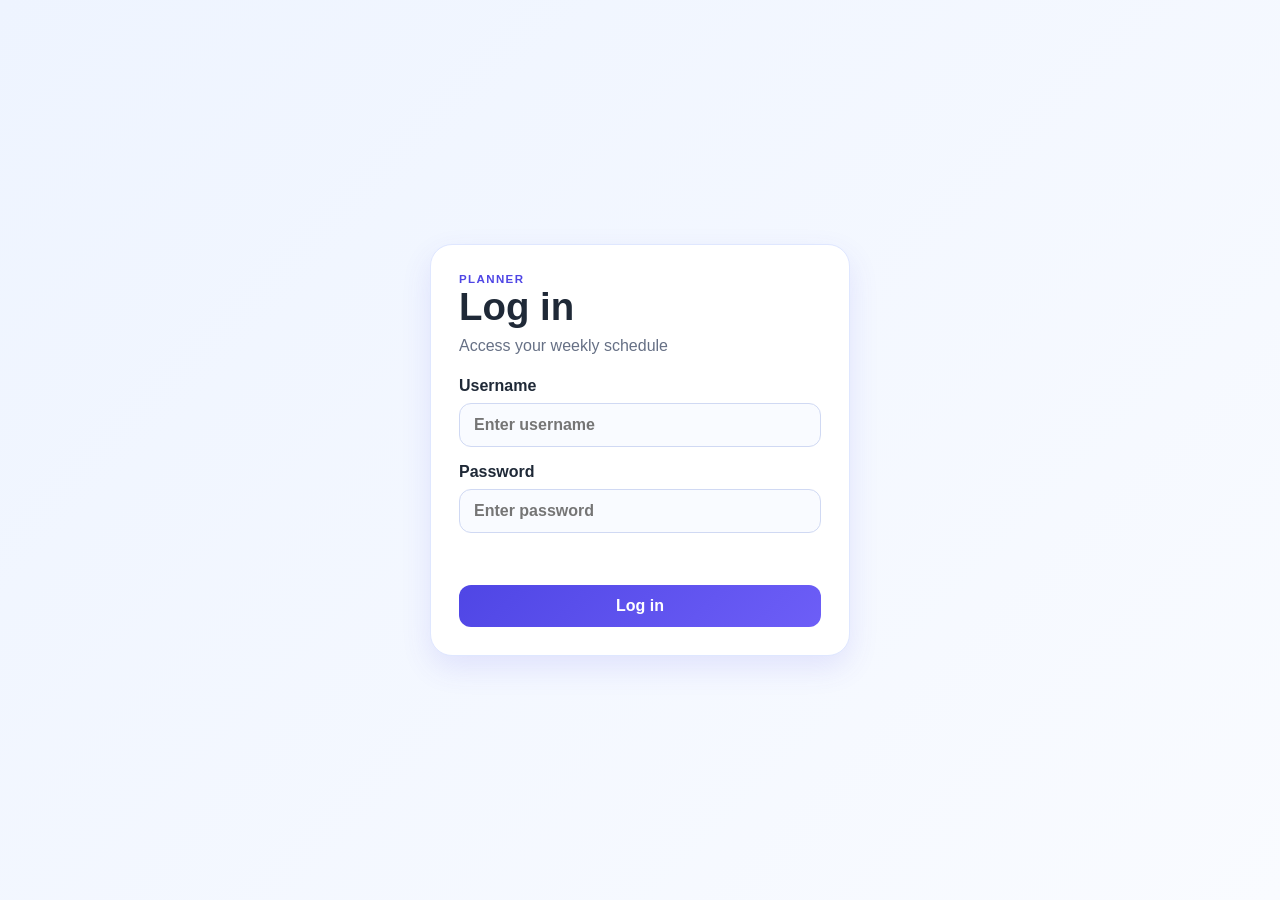
==== login.html @ 41dd6609 "Initial commit - added website files" ====
<!DOCTYPE html>
<html lang="en">
  <head>
    <meta charset="UTF-8" />
    <meta name="viewport" content="width=device-width, initial-scale=1.0" />
    <title>Login - Weekly Schedule Planner</title>
    <link rel="stylesheet" href="style.css" />
    <style>
      body {
        display: flex;
        align-items: center;
        justify-content: center;
        min-height: 100vh;
        padding: 20px;
      }

      .login-shell {
        width: min(420px, 100%);
        background: white;
        border: 1px solid #dfe7ff;
        border-radius: 22px;
        box-shadow: 0 12px 30px rgba(79, 70, 229, 0.12);
        padding: 28px;
      }

      .login-shell h1 {
        margin-bottom: 8px;
      }

      .login-subtitle {
        margin-bottom: 22px;
        color: #667085;
      }

      .login-form {
        display: flex;
        flex-direction: column;
        gap: 16px;
      }

      .login-form label {
        display: flex;
        flex-direction: column;
        gap: 8px;
        font-weight: 700;
      }

      .login-form input {
        width: 100%;
        border: 1px solid #d0d9f3;
        background: #f9fbff;
        border-radius: 12px;
        padding: 12px 14px;
        font-size: 1rem;
      }

      .login-form button {
        background: linear-gradient(135deg, #4f46e5 0%, #6d5ef7 100%);
        color: white;
        border: none;
        border-radius: 12px;
        padding: 12px 18px;
        font-weight: 700;
        cursor: pointer;
      }

      .login-error {
        min-height: 20px;
        color: #d92d20;
        font-size: 0.9rem;
        font-weight: 600;
      }

      @media (max-width: 480px) {
        .login-shell {
          padding: 22px 18px;
        }
      }
    </style>
  </head>
  <body>
    <div class="login-shell">
      <p class="eyebrow">Planner</p>
      <h1>Log in</h1>
      <p class="login-subtitle">Access your weekly schedule</p>

      <form class="login-form" id="loginForm">
        <label>
          Username
          <input id="username" type="text" placeholder="Enter username" required />
        </label>

        <label>
          Password
          <input id="password" type="password" placeholder="Enter password" required />
        </label>

        <div id="loginError" class="login-error" aria-live="polite"></div>
        <button type="submit">Log in</button>
      </form>
    </div>

    <script>
      const validUsername = "Jack Morganstein";
      const validPassword = "Charlie";

      const loginForm = document.getElementById("loginForm");
      const usernameInput = document.getElementById("username");
      const passwordInput = document.getElementById("password");
      const loginError = document.getElementById("loginError");

      loginForm.addEventListener("submit", function (event) {
        event.preventDefault();

        const username = usernameInput.value.trim();
        const password = passwordInput.value.trim();

        if (username === validUsername && password === validPassword) {
          localStorage.setItem("weeklyScheduleLoggedIn", "true");
          window.location.href = "index.html";
          return;
        }

        loginError.textContent = "Incorrect username or password.";
        usernameInput.value = "";
        passwordInput.value = "";
      });

      if (localStorage.getItem("weeklyScheduleLoggedIn") === "true") {
        window.location.href = "index.html";
      }
    </script>
  </body>
</html>
---- style.css ----
:root {
  --bg: #f3f6ff;
  --panel: #ffffff;
  --panel-alt: #eef3ff;
  --primary: #4f46e5;
  --primary-dark: #312e81;
  --accent: #22c55e;
  --highlight: #e0f2fe;
  --text: #1f2937;
  --muted: #667085;
  --border: #dfe7ff;
  --danger: #ef4444;
  --shadow: 0 10px 30px rgba(79, 70, 229, 0.12);
}

* {
  box-sizing: border-box;
}

body {
  margin: 0;
  min-height: 100vh;
  font-family: "Segoe UI", Tahoma, Geneva, Verdana, sans-serif;
  background: linear-gradient(135deg, #eef4ff 0%, #f9fbff 100%);
  color: var(--text);
}

button,
input,
textarea,
select {
  font: inherit;
}

.app-shell {
  width: min(1100px, calc(100% - 20px));
  margin: 24px auto 48px;
}

.topbar {
  display: flex;
  align-items: center;
  justify-content: space-between;
  gap: 16px;
  margin-bottom: 18px;
}

.title-wrap {
  display: flex;
  flex-direction: column;
  gap: 4px;
}

.eyebrow {
  margin: 0;
  font-size: 0.72rem;
  letter-spacing: 0.12em;
  text-transform: uppercase;
  color: var(--primary);
  font-weight: 800;
}

h1,
h2,
h3,
h4,
p {
  margin-top: 0;
}

h1 {
  margin-bottom: 0;
  font-size: clamp(1.9rem, 3vw, 3rem);
}

.primary-nav {
  display: flex;
  gap: 10px;
  margin-bottom: 20px;
  padding: 8px;
  background: rgba(255, 255, 255, 0.7);
  border: 1px solid var(--border);
  border-radius: 18px;
  backdrop-filter: blur(8px);
  box-shadow: 0 8px 24px rgba(79, 70, 229, 0.06);
}

.nav-button {
  flex: 1;
  padding: 12px 14px;
  border: 0;
  border-radius: 12px;
  background: transparent;
  color: var(--muted);
  font-weight: 700;
  cursor: pointer;
  transition: all 0.2s ease;
}

.nav-button.active {
  background: linear-gradient(135deg, var(--primary) 0%, #6d5ef7 100%);
  color: white;
  box-shadow: 0 10px 18px rgba(79, 70, 229, 0.18);
}

.views {
  position: relative;
}

.panel,
.view-panel {
  background: var(--panel);
  border: 1px solid var(--border);
  border-radius: 22px;
  box-shadow: var(--shadow);
}

.view-panel {
  padding: 20px;
}

.view-panel.hidden {
  display: none;
}

.form-panel {
  padding: 0;
}

#scheduleForm {
  display: flex;
  flex-direction: column;
  gap: 16px;
  padding: 24px;
}

.form-panel h2 {
  margin: 0;
  padding: 24px 24px 0;
}

label {
  display: flex;
  flex-direction: column;
  gap: 8px;
  font-weight: 600;
  color: var(--text);
}

input,
textarea,
select {
  width: 100%;
  border: 1px solid #d0d9f3;
  background: #f9fbff;
  border-radius: 12px;
  padding: 12px 14px;
  color: var(--text);
}

input:focus,
textarea:focus,
select:focus {
  outline: 3px solid rgba(79, 70, 229, 0.12);
  border-color: var(--primary);
}

.time-row {
  display: grid;
  grid-template-columns: 1fr 1fr;
  gap: 12px;
}

.primary-button,
.secondary-button,
.remove-button {
  border: none;
  border-radius: 12px;
  cursor: pointer;
  transition: transform 0.18s ease, opacity 0.18s ease;
}

.primary-button:hover,
.secondary-button:hover,
.remove-button:hover {
  transform: translateY(-1px);
}

.primary-button {
  background: linear-gradient(135deg, var(--primary) 0%, #6d5ef7 100%);
  color: white;
  padding: 12px 18px;
  font-weight: 700;
}

.secondary-button {
  background: var(--panel-alt);
  color: var(--primary-dark);
  padding: 10px 16px;
  font-weight: 700;
  border: 1px solid var(--border);
}

.small-button {
  padding: 8px 10px;
  font-size: 0.8rem;
}

.status-card {
  background: linear-gradient(135deg, rgba(79, 70, 229, 0.08) 0%, rgba(34, 197, 94, 0.08) 100%);
  border: 1px solid var(--border);
  border-radius: 18px;
  padding: 18px 20px;
  display: flex;
  justify-content: space-between;
  gap: 16px;
  align-items: center;
}

.status-meta {
  display: flex;
  flex-direction: column;
  align-items: flex-end;
  gap: 6px;
  color: var(--muted);
  font-weight: 700;
}

.task-details {
  margin-top: 16px;
  background: #f8faff;
  border: 1px solid var(--border);
  border-radius: 14px;
  padding: 16px 18px;
  color: var(--muted);
  min-height: 70px;
  line-height: 1.5;
}

.task-details strong {
  color: var(--text);
}

.day-section-header {
  margin-top: 22px;
  margin-bottom: 12px;
}

.day-section-header h3 {
  margin-bottom: 0;
  font-size: 1.08rem;
}

.day-task-list,
.task-list {
  display: flex;
  flex-direction: column;
  gap: 12px;
}

.task-item {
  background: var(--panel);
  border: 1px solid var(--border);
  border-radius: 14px;
  padding: 12px 14px;
  transition: all 0.2s ease;
}

.task-item.active {
  border-color: var(--accent);
  background: rgba(34, 197, 94, 0.08);
  box-shadow: inset 0 0 0 1px rgba(34, 197, 94, 0.08);
}

.task-item-header {
  display: flex;
  justify-content: space-between;
  align-items: center;
  gap: 8px;
  margin-bottom: 8px;
}

.task-status {
  display: inline-flex;
  align-items: center;
  justify-content: center;
  background: rgba(79, 70, 229, 0.08);
  color: var(--primary);
  font-size: 0.72rem;
  font-weight: 700;
  border-radius: 999px;
  padding: 5px 8px;
}

.task-item.active .task-status {
  background: rgba(34, 197, 94, 0.14);
  color: #15803d;
}

.task-title {
  margin: 0;
  font-size: 1rem;
  font-weight: 800;
}

.task-time {
  display: block;
  margin-bottom: 4px;
  font-size: 0.82rem;
  color: var(--muted);
  font-weight: 700;
}

.task-notes {
  color: var(--muted);
  font-size: 0.9rem;
  margin: 0;
}

.hidden-notes {
  display: none;
}

.task-actions {
  display: flex;
  justify-content: flex-end;
  gap: 8px;
  flex-wrap: wrap;
  margin-top: 10px;
}

.remove-button {
  background: rgba(239, 68, 68, 0.08);
  color: var(--danger);
  font-size: 0.8rem;
  padding: 6px 8px;
  border: 1px solid rgba(239, 68, 68, 0.18);
}

.modal-overlay {
  position: fixed;
  inset: 0;
  background: rgba(17, 24, 39, 0.45);
  display: flex;
  align-items: center;
  justify-content: center;
  padding: 16px;
  z-index: 1000;
}

.task-modal {
  width: min(520px, 100%);
  background: var(--panel);
  border: 1px solid var(--border);
  border-radius: 20px;
  box-shadow: var(--shadow);
  padding: 24px;
}

.edit-task-form {
  display: flex;
  flex-direction: column;
  gap: 18px;
}

.edit-fields {
  display: grid;
  gap: 14px;
}

.edit-fields label {
  display: flex;
  flex-direction: column;
  gap: 8px;
}

.edit-fields textarea {
  min-height: 90px;
  resize: vertical;
}

.modal-actions {
  display: flex;
  justify-content: flex-end;
  gap: 10px;
}

.empty-state,
.empty-day {
  color: var(--muted);
  font-size: 0.95rem;
  margin: 0;
  padding: 12px 14px;
  background: rgba(79, 70, 229, 0.03);
  border: 1px dashed rgba(79, 70, 229, 0.2);
  border-radius: 12px;
}

.view-header {
  margin-bottom: 18px;
}

.view-header h2 {
  margin-bottom: 0;
}

.day-picker-row {
  margin: 12px 0 18px;
}

.day-picker-label {
  display: flex;
  flex-direction: column;
  gap: 8px;
  font-weight: 700;
  color: var(--text);
}

.week-grid {
  display: grid;
  grid-template-columns: 1fr;
  gap: 16px;
}

.day-card {
  background: #fbfcff;
  border: 1px solid var(--border);
  border-radius: 18px;
  padding: 16px;
}

.day-card h3 {
  margin-bottom: 14px;
  font-size: 1.08rem;
}

.day-card.today {
  border-color: var(--primary);
  background: linear-gradient(180deg, rgba(79, 70, 229, 0.04), rgba(255,255,255,1));
}

@media (max-width: 768px) {
  .app-shell {
    width: min(100% - 12px, 540px);
    margin: 14px auto 36px;
  }

  .topbar {
    flex-direction: column;
    align-items: flex-start;
    gap: 10px;
  }

  .title-wrap {
    width: 100%;
  }

  .primary-nav {
    position: sticky;
    top: 0;
    z-index: 50;
    display: grid;
    grid-template-columns: repeat(3, minmax(0, 1fr));
    gap: 8px;
    padding: 8px;
  }

  .nav-button {
    padding: 10px 8px;
    font-size: 0.82rem;
    min-height: 44px;
  }

  .view-panel {
    padding: 14px;
  }

  .status-card {
    flex-direction: column;
    align-items: flex-start;
  }

  .status-meta {
    align-items: flex-start;
  }

  .task-item-header {
    align-items: flex-start;
    flex-direction: column;
  }

  .task-actions {
    justify-content: stretch;
  }

  .task-actions > * {
    flex: 1;
  }

  .time-row {
    grid-template-columns: 1fr;
  }

  .week-grid {
    grid-template-columns: 1fr;
  }

  .task-modal {
    padding: 18px;
  }

  .modal-actions {
    flex-direction: column-reverse;
  }

  .modal-actions button {
    width: 100%;
  }
}
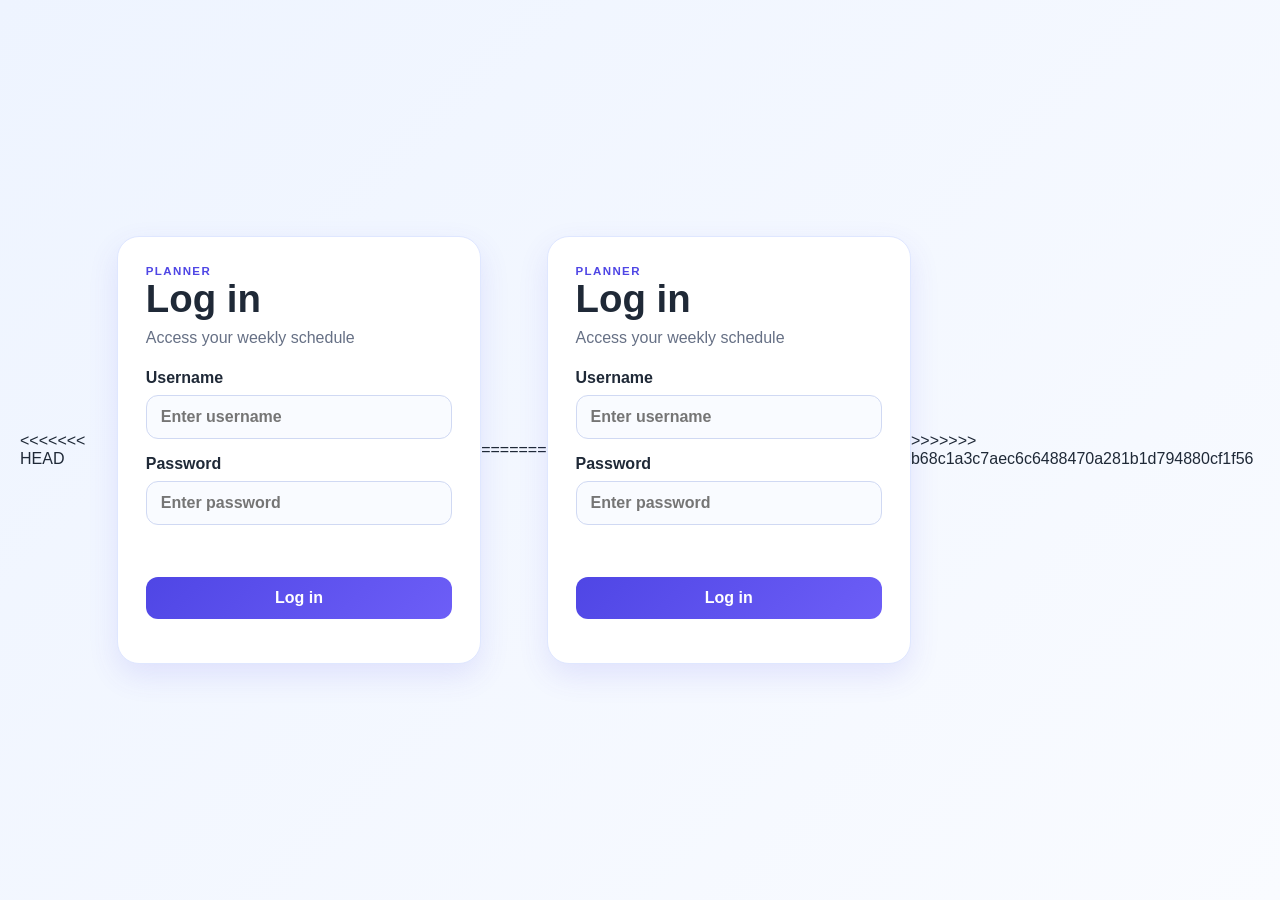
==== commit 9f2eea3a: "Added login page" ====
--- a/login.html
+++ b/login.html
@@ -1,3 +1,4 @@
+<<<<<<< HEAD
 <!DOCTYPE html>
 <html lang="en">
   <head>
@@ -101,34 +102,224 @@
     </div>
 
     <script>
-      const validUsername = "Jack Morganstein";
-      const validPassword = "Charlie";
-
-      const loginForm = document.getElementById("loginForm");
-      const usernameInput = document.getElementById("username");
-      const passwordInput = document.getElementById("password");
-      const loginError = document.getElementById("loginError");
-
-      loginForm.addEventListener("submit", function (event) {
-        event.preventDefault();
-
-        const username = usernameInput.value.trim();
-        const password = passwordInput.value.trim();
-
-        if (username === validUsername && password === validPassword) {
-          localStorage.setItem("weeklyScheduleLoggedIn", "true");
-          window.location.href = "index.html";
-          return;
+      async function hashString(value) {
+        const encoder = new TextEncoder();
+        const data = encoder.encode(value);
+        const hashBuffer = await crypto.subtle.digest("SHA-256", data);
+
+        return Array.from(new Uint8Array(hashBuffer))
+          .map((byte) => byte.toString(16).padStart(2, "0"))
+          .join("");
+      }
+
+      async function initializeLogin() {
+        const validUsername = "jackmorganstein";
+        const validPassword = "Charlie";
+        const validUsernameHash = await hashString(validUsername);
+        const validPasswordHash = await hashString(validPassword);
+
+        const loginForm = document.getElementById("loginForm");
+        const usernameInput = document.getElementById("username");
+        const passwordInput = document.getElementById("password");
+        const loginError = document.getElementById("loginError");
+
+        loginForm.addEventListener("submit", async function (event) {
+          event.preventDefault();
+
+          const username = usernameInput.value.trim();
+          const password = passwordInput.value.trim();
+          const usernameHash = await hashString(username);
+          const passwordHash = await hashString(password);
+
+          if (usernameHash === validUsernameHash && passwordHash === validPasswordHash) {
+            localStorage.setItem("weeklyScheduleLoggedIn", "true");
+            localStorage.setItem("weeklyScheduleUsernameHash", usernameHash);
+            localStorage.setItem("weeklySchedulePasswordHash", passwordHash);
+            window.location.href = "index.html";
+            return;
+          }
+
+          loginError.textContent = "Incorrect username or password.";
+          usernameInput.value = "";
+          passwordInput.value = "";
+        });
+
+        if (localStorage.getItem("weeklyScheduleLoggedIn") === "true") {
+          const storedUsernameHash = localStorage.getItem("weeklyScheduleUsernameHash");
+          const storedPasswordHash = localStorage.getItem("weeklySchedulePasswordHash");
+
+          if (storedUsernameHash === validUsernameHash && storedPasswordHash === validPasswordHash) {
+            window.location.href = "index.html";
+          } else {
+            localStorage.removeItem("weeklyScheduleLoggedIn");
+          }
         }
-
-        loginError.textContent = "Incorrect username or password.";
-        usernameInput.value = "";
-        passwordInput.value = "";
-      });
-
-      if (localStorage.getItem("weeklyScheduleLoggedIn") === "true") {
-        window.location.href = "index.html";
-      }
+      }
+
+      initializeLogin();
     </script>
   </body>
 </html>
+=======
+<!DOCTYPE html>
+<html lang="en">
+  <head>
+    <meta charset="UTF-8" />
+    <meta name="viewport" content="width=device-width, initial-scale=1.0" />
+    <title>Login - Weekly Schedule Planner</title>
+    <link rel="stylesheet" href="style.css" />
+    <style>
+      body {
+        display: flex;
+        align-items: center;
+        justify-content: center;
+        min-height: 100vh;
+        padding: 20px;
+      }
+
+      .login-shell {
+        width: min(420px, 100%);
+        background: white;
+        border: 1px solid #dfe7ff;
+        border-radius: 22px;
+        box-shadow: 0 12px 30px rgba(79, 70, 229, 0.12);
+        padding: 28px;
+      }
+
+      .login-shell h1 {
+        margin-bottom: 8px;
+      }
+
+      .login-subtitle {
+        margin-bottom: 22px;
+        color: #667085;
+      }
+
+      .login-form {
+        display: flex;
+        flex-direction: column;
+        gap: 16px;
+      }
+
+      .login-form label {
+        display: flex;
+        flex-direction: column;
+        gap: 8px;
+        font-weight: 700;
+      }
+
+      .login-form input {
+        width: 100%;
+        border: 1px solid #d0d9f3;
+        background: #f9fbff;
+        border-radius: 12px;
+        padding: 12px 14px;
+        font-size: 1rem;
+      }
+
+      .login-form button {
+        background: linear-gradient(135deg, #4f46e5 0%, #6d5ef7 100%);
+        color: white;
+        border: none;
+        border-radius: 12px;
+        padding: 12px 18px;
+        font-weight: 700;
+        cursor: pointer;
+      }
+
+      .login-error {
+        min-height: 20px;
+        color: #d92d20;
+        font-size: 0.9rem;
+        font-weight: 600;
+      }
+
+      @media (max-width: 480px) {
+        .login-shell {
+          padding: 22px 18px;
+        }
+      }
+    </style>
+  </head>
+  <body>
+    <div class="login-shell">
+      <p class="eyebrow">Planner</p>
+      <h1>Log in</h1>
+      <p class="login-subtitle">Access your weekly schedule</p>
+
+      <form class="login-form" id="loginForm">
+        <label>
+          Username
+          <input id="username" type="text" placeholder="Enter username" required />
+        </label>
+
+        <label>
+          Password
+          <input id="password" type="password" placeholder="Enter password" required />
+        </label>
+
+        <div id="loginError" class="login-error" aria-live="polite"></div>
+        <button type="submit">Log in</button>
+      </form>
+    </div>
+
+    <script>
+      async function hashString(value) {
+        const encoder = new TextEncoder();
+        const data = encoder.encode(value);
+        const hashBuffer = await crypto.subtle.digest("SHA-256", data);
+
+        return Array.from(new Uint8Array(hashBuffer))
+          .map((byte) => byte.toString(16).padStart(2, "0"))
+          .join("");
+      }
+
+      async function initializeLogin() {
+        const validUsername = "jackmorganstein";
+        const validPassword = "Charlie";
+        const validUsernameHash = await hashString(validUsername);
+        const validPasswordHash = await hashString(validPassword);
+
+        const loginForm = document.getElementById("loginForm");
+        const usernameInput = document.getElementById("username");
+        const passwordInput = document.getElementById("password");
+        const loginError = document.getElementById("loginError");
+
+        loginForm.addEventListener("submit", async function (event) {
+          event.preventDefault();
+
+          const username = usernameInput.value.trim();
+          const password = passwordInput.value.trim();
+          const usernameHash = await hashString(username);
+          const passwordHash = await hashString(password);
+
+          if (usernameHash === validUsernameHash && passwordHash === validPasswordHash) {
+            localStorage.setItem("weeklyScheduleLoggedIn", "true");
+            localStorage.setItem("weeklyScheduleUsernameHash", usernameHash);
+            localStorage.setItem("weeklySchedulePasswordHash", passwordHash);
+            window.location.href = "index.html";
+            return;
+          }
+
+          loginError.textContent = "Incorrect username or password.";
+          usernameInput.value = "";
+          passwordInput.value = "";
+        });
+
+        if (localStorage.getItem("weeklyScheduleLoggedIn") === "true") {
+          const storedUsernameHash = localStorage.getItem("weeklyScheduleUsernameHash");
+          const storedPasswordHash = localStorage.getItem("weeklySchedulePasswordHash");
+
+          if (storedUsernameHash === validUsernameHash && storedPasswordHash === validPasswordHash) {
+            window.location.href = "index.html";
+          } else {
+            localStorage.removeItem("weeklyScheduleLoggedIn");
+          }
+        }
+      }
+
+      initializeLogin();
+    </script>
+  </body>
+</html>
+>>>>>>> b68c1a3c7aec6c6488470a281b1d794880cf1f56
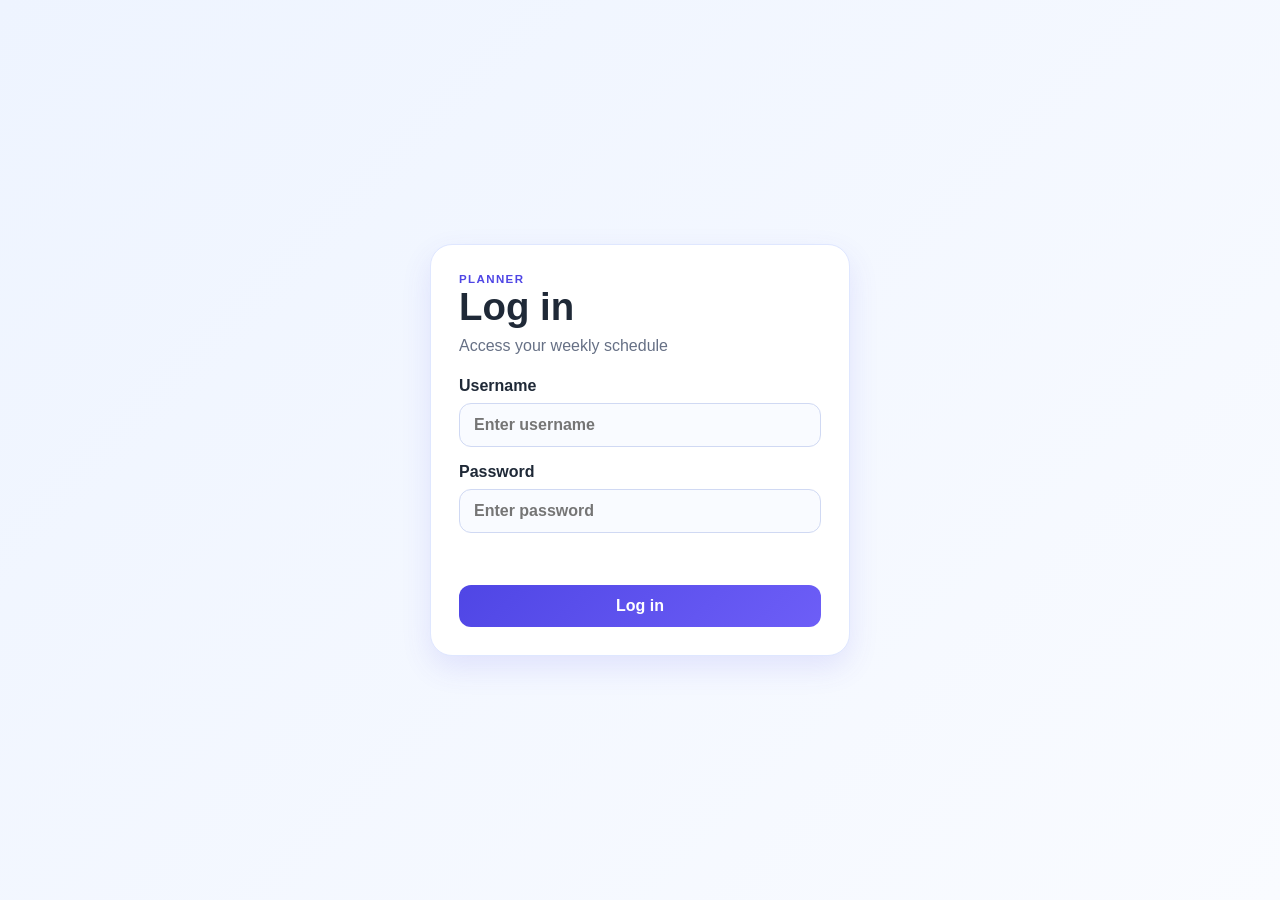
==== commit 31890746: "fixed log in bug" ====
--- a/login.html
+++ b/login.html
@@ -1,4 +1,3 @@
-<<<<<<< HEAD
 <!DOCTYPE html>
 <html lang="en">
   <head>
@@ -160,166 +159,4 @@
     </script>
   </body>
 </html>
-=======
-<!DOCTYPE html>
-<html lang="en">
-  <head>
-    <meta charset="UTF-8" />
-    <meta name="viewport" content="width=device-width, initial-scale=1.0" />
-    <title>Login - Weekly Schedule Planner</title>
-    <link rel="stylesheet" href="style.css" />
-    <style>
-      body {
-        display: flex;
-        align-items: center;
-        justify-content: center;
-        min-height: 100vh;
-        padding: 20px;
-      }
 
-      .login-shell {
-        width: min(420px, 100%);
-        background: white;
-        border: 1px solid #dfe7ff;
-        border-radius: 22px;
-        box-shadow: 0 12px 30px rgba(79, 70, 229, 0.12);
-        padding: 28px;
-      }
-
-      .login-shell h1 {
-        margin-bottom: 8px;
-      }
-
-      .login-subtitle {
-        margin-bottom: 22px;
-        color: #667085;
-      }
-
-      .login-form {
-        display: flex;
-        flex-direction: column;
-        gap: 16px;
-      }
-
-      .login-form label {
-        display: flex;
-        flex-direction: column;
-        gap: 8px;
-        font-weight: 700;
-      }
-
-      .login-form input {
-        width: 100%;
-        border: 1px solid #d0d9f3;
-        background: #f9fbff;
-        border-radius: 12px;
-        padding: 12px 14px;
-        font-size: 1rem;
-      }
-
-      .login-form button {
-        background: linear-gradient(135deg, #4f46e5 0%, #6d5ef7 100%);
-        color: white;
-        border: none;
-        border-radius: 12px;
-        padding: 12px 18px;
-        font-weight: 700;
-        cursor: pointer;
-      }
-
-      .login-error {
-        min-height: 20px;
-        color: #d92d20;
-        font-size: 0.9rem;
-        font-weight: 600;
-      }
-
-      @media (max-width: 480px) {
-        .login-shell {
-          padding: 22px 18px;
-        }
-      }
-    </style>
-  </head>
-  <body>
-    <div class="login-shell">
-      <p class="eyebrow">Planner</p>
-      <h1>Log in</h1>
-      <p class="login-subtitle">Access your weekly schedule</p>
-
-      <form class="login-form" id="loginForm">
-        <label>
-          Username
-          <input id="username" type="text" placeholder="Enter username" required />
-        </label>
-
-        <label>
-          Password
-          <input id="password" type="password" placeholder="Enter password" required />
-        </label>
-
-        <div id="loginError" class="login-error" aria-live="polite"></div>
-        <button type="submit">Log in</button>
-      </form>
-    </div>
-
-    <script>
-      async function hashString(value) {
-        const encoder = new TextEncoder();
-        const data = encoder.encode(value);
-        const hashBuffer = await crypto.subtle.digest("SHA-256", data);
-
-        return Array.from(new Uint8Array(hashBuffer))
-          .map((byte) => byte.toString(16).padStart(2, "0"))
-          .join("");
-      }
-
-      async function initializeLogin() {
-        const validUsername = "jackmorganstein";
-        const validPassword = "Charlie";
-        const validUsernameHash = await hashString(validUsername);
-        const validPasswordHash = await hashString(validPassword);
-
-        const loginForm = document.getElementById("loginForm");
-        const usernameInput = document.getElementById("username");
-        const passwordInput = document.getElementById("password");
-        const loginError = document.getElementById("loginError");
-
-        loginForm.addEventListener("submit", async function (event) {
-          event.preventDefault();
-
-          const username = usernameInput.value.trim();
-          const password = passwordInput.value.trim();
-          const usernameHash = await hashString(username);
-          const passwordHash = await hashString(password);
-
-          if (usernameHash === validUsernameHash && passwordHash === validPasswordHash) {
-            localStorage.setItem("weeklyScheduleLoggedIn", "true");
-            localStorage.setItem("weeklyScheduleUsernameHash", usernameHash);
-            localStorage.setItem("weeklySchedulePasswordHash", passwordHash);
-            window.location.href = "index.html";
-            return;
-          }
-
-          loginError.textContent = "Incorrect username or password.";
-          usernameInput.value = "";
-          passwordInput.value = "";
-        });
-
-        if (localStorage.getItem("weeklyScheduleLoggedIn") === "true") {
-          const storedUsernameHash = localStorage.getItem("weeklyScheduleUsernameHash");
-          const storedPasswordHash = localStorage.getItem("weeklySchedulePasswordHash");
-
-          if (storedUsernameHash === validUsernameHash && storedPasswordHash === validPasswordHash) {
-            window.location.href = "index.html";
-          } else {
-            localStorage.removeItem("weeklyScheduleLoggedIn");
-          }
-        }
-      }
-
-      initializeLogin();
-    </script>
-  </body>
-</html>
->>>>>>> b68c1a3c7aec6c6488470a281b1d794880cf1f56
